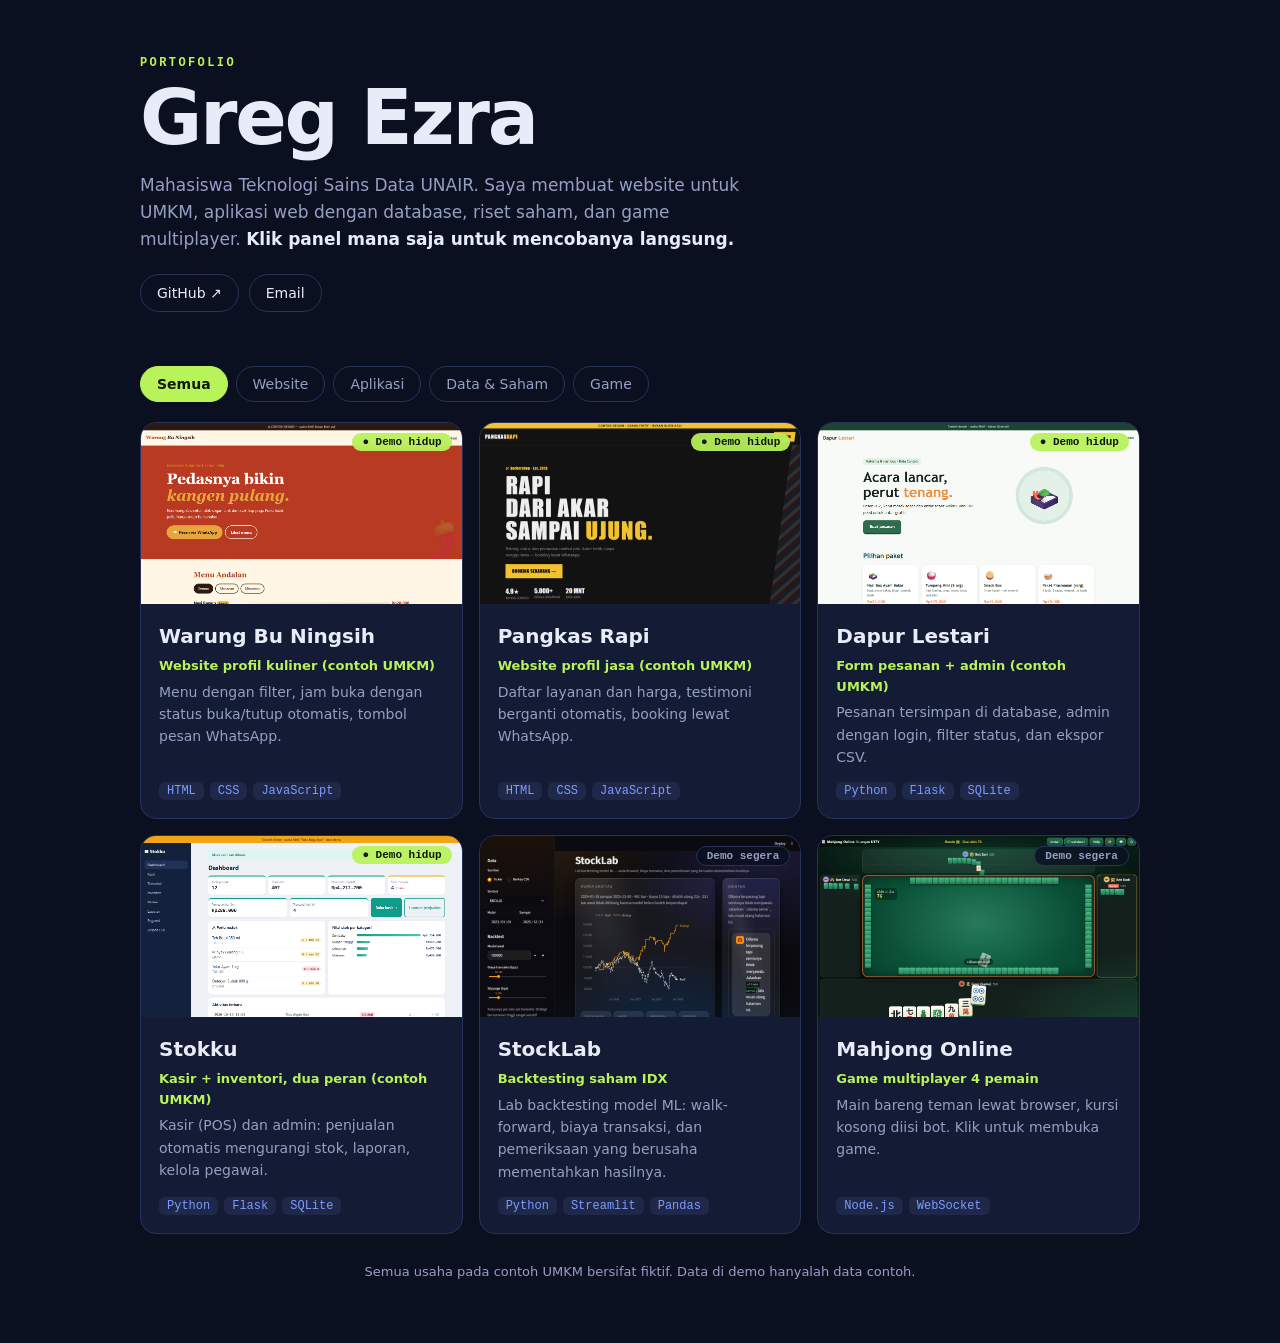
==== site/index.html @ 8417a26a "Satu URL: server.py menggabungkan portofolio, demo statis, dan dua aplikasi Flask Co-Authored-By: Cl" ====
<!doctype html>
<html lang="id">
<head>
<meta charset="utf-8">
<meta name="viewport" content="width=device-width,initial-scale=1">
<title>Greg Ezra — Portofolio</title>
<meta name="description" content="Portofolio Greg Ezra, mahasiswa Teknologi Sains Data UNAIR: website UMKM, aplikasi web, analisis saham, dan game.">
<link rel="stylesheet" href="style.css">
</head>
<body>
<header class="hero">
  <p class="eyebrow">Portofolio</p>
  <h1>Greg Ezra</h1>
  <p class="lead">Mahasiswa Teknologi Sains Data UNAIR. Saya membuat website untuk UMKM, aplikasi web dengan database, riset saham, dan game multiplayer. <b>Klik panel mana saja untuk mencobanya langsung.</b></p>
  <nav class="links">
    <a href="https://github.com/Ezra696969" target="_blank" rel="noopener">GitHub ↗</a>
    <a href="mailto:gregezra69@gmail.com">Email</a>
  </nav>
</header>

<main>
  <div class="filters" id="filters" role="group" aria-label="Filter proyek"></div>
  <section class="grid" id="grid" aria-live="polite"></section>
  <p class="foot-note">Semua usaha pada contoh UMKM bersifat fiktif. Data di demo hanyalah data contoh.</p>
</main>

<!-- penampil proyek -->
<div class="viewer" id="viewer" role="dialog" aria-modal="true" aria-labelledby="vTitle" hidden>
  <div class="vbar">
    <button class="vbtn" id="vClose" aria-label="Tutup (Esc)">← Kembali</button>
    <b id="vTitle"></b>
    <span class="vsp"></span>
    <div class="seg" id="vDev" role="group" aria-label="Ukuran layar">
      <button data-d="desktop" class="on">Desktop</button><button data-d="hp">HP</button>
    </div>
    <button class="vbtn" id="vReload" aria-label="Muat ulang">↻</button>
    <a class="vbtn" id="vOpen" target="_blank" rel="noopener">Buka di tab baru ↗</a>
  </div>
  <p class="vhint" id="vHint" hidden></p>
  <div class="vstage" id="vStage"></div>
</div>

<script src="projects.js"></script>
<script src="app.js"></script>
</body>
</html>
---- site/style.css ----
:root{--bg:#0b1020;--card:#141b34;--card2:#1b2442;--line:#27325a;--ink:#e8ecf8;--mut:#93a0c4;--acc:#b8f35a;--acc2:#7c9cff}
*{box-sizing:border-box;margin:0}
body{background:var(--bg);color:var(--ink);font:16px/1.6 "Segoe UI",system-ui,sans-serif;-webkit-font-smoothing:antialiased}
body.lock{overflow:hidden}
.hero{max-width:1040px;margin:0 auto;padding:56px 20px 24px}
.eyebrow{font:600 12px Consolas,monospace;letter-spacing:.2em;text-transform:uppercase;color:var(--acc)}
h1{font-size:clamp(40px,10vw,76px);line-height:1;margin:10px 0 16px;letter-spacing:-.03em}
.lead{max-width:620px;color:var(--mut);font-size:17px}.lead b{color:var(--ink);font-weight:600}
.links{display:flex;gap:10px;margin-top:20px;flex-wrap:wrap}
.links a{color:var(--ink);text-decoration:none;border:1px solid var(--line);padding:7px 16px;border-radius:99px;font-size:14px}
.links a:hover{border-color:var(--acc);color:var(--acc)}
main{max-width:1040px;margin:0 auto;padding:10px 20px 60px}
.filters{display:flex;gap:8px;flex-wrap:wrap;margin:20px 0}
.filters button{background:none;border:1px solid var(--line);color:var(--mut);padding:6px 16px;border-radius:99px;font:inherit;font-size:14px;cursor:pointer}
.filters .on{background:var(--acc);border-color:var(--acc);color:#10190a;font-weight:600}
.grid{display:grid;gap:16px;grid-template-columns:1fr}
.card{display:flex;flex-direction:column;text-align:left;background:var(--card);border:1px solid var(--line);border-radius:16px;overflow:hidden;cursor:pointer;color:inherit;font:inherit;padding:0;transition:transform .18s,border-color .18s,box-shadow .18s}
.card:hover,.card:focus-visible{transform:translateY(-4px);border-color:var(--acc);box-shadow:0 12px 30px #0008;outline:0}
.thumb{position:relative;aspect-ratio:16/9;background:var(--card2);overflow:hidden}
.thumb img{width:100%;height:100%;object-fit:cover;object-position:top;display:block}
.ph{width:100%;height:100%;display:grid;place-items:center;font-size:56px}
.ph-data{background:linear-gradient(135deg,#17335a,#0e6b5c)}.ph-game{background:linear-gradient(135deg,#3a1d5c,#a1304d)}.ph-web{background:linear-gradient(135deg,#1d2f5c,#3a6bd1)}.ph-app{background:linear-gradient(135deg,#1d4f5c,#6bd1a1)}
.badge{position:absolute;top:10px;right:10px;font:600 11px Consolas,monospace;padding:3px 10px;border-radius:99px;backdrop-filter:blur(6px)}
.badge.live{background:#b8f35aee;color:#10190a}.badge.go{background:#7c9cffee;color:#0b1020}.badge.soon{background:#0b1020cc;color:var(--mut);border:1px solid var(--line)}
.body{padding:16px 18px 18px;display:flex;flex-direction:column;gap:4px;flex:1}
.body h2{font-size:20px}.sub{color:var(--acc);font-size:13px;font-weight:600}
.body p:not(.sub){color:var(--mut);font-size:14px}
.tags{display:flex;gap:6px;flex-wrap:wrap;margin-top:auto;padding-top:10px}
.tags i{font:12px Consolas,monospace;font-style:normal;color:var(--acc2);background:#7c9cff1a;padding:2px 8px;border-radius:6px}
.foot-note,.muted{color:var(--mut);font-size:13px;margin-top:28px;text-align:center}
/* penampil */
.viewer{position:fixed;inset:0;background:var(--bg);z-index:50;display:flex;flex-direction:column}
.viewer[hidden]{display:none}
.vbar{display:flex;align-items:center;gap:10px;padding:10px 14px;border-bottom:1px solid var(--line);background:var(--card);flex-wrap:wrap}
.vbar b{font-size:15px}.vsp{flex:1}
.vbtn{background:none;border:1px solid var(--line);color:var(--ink);padding:6px 14px;border-radius:9px;font:inherit;font-size:13px;cursor:pointer;text-decoration:none;display:inline-block}
.vbtn:hover{border-color:var(--acc);color:var(--acc)}.vbtn[hidden]{display:none}
.seg{display:flex;border:1px solid var(--line);border-radius:9px;overflow:hidden}
.seg button{background:none;border:0;color:var(--mut);padding:6px 12px;font:inherit;font-size:13px;cursor:pointer}
.seg .on{background:var(--acc);color:#10190a;font-weight:600}
.vhint{background:#b8f35a1a;color:var(--acc);font-size:13px;padding:8px 16px;border-bottom:1px solid var(--line)}
.vstage{flex:1;position:relative;display:flex;justify-content:center;background:#05070f;overflow:auto;min-height:0}
.vstage iframe{border:0;background:#fff;width:100%;height:100%;display:block}
.vstage[data-dev=hp] iframe{width:390px;max-width:100%;margin:16px 0;height:calc(100% - 32px);border-radius:22px;box-shadow:0 0 0 8px #1b2442}
.loading{position:absolute;inset:0;display:grid;place-items:center;color:var(--mut);pointer-events:none}
.soon-box{max-width:520px;margin:auto;padding:24px;text-align:center}
.soon-box img{width:100%;border-radius:12px;border:1px solid var(--line);margin-bottom:18px}
.soon-box h3{margin-bottom:6px}.soon-box p{color:var(--mut);margin-bottom:16px}
@media(max-width:640px){.vbar b{order:-1;width:100%}.vstage[data-dev=hp] iframe{width:100%;margin:0;height:100%;border-radius:0;box-shadow:none}.seg{display:none}}
@media(min-width:640px){.grid{grid-template-columns:1fr 1fr}}
@media(min-width:960px){.grid{grid-template-columns:repeat(3,1fr)}}
@media(prefers-reduced-motion:reduce){.card{transition:none}.card:hover{transform:none}}
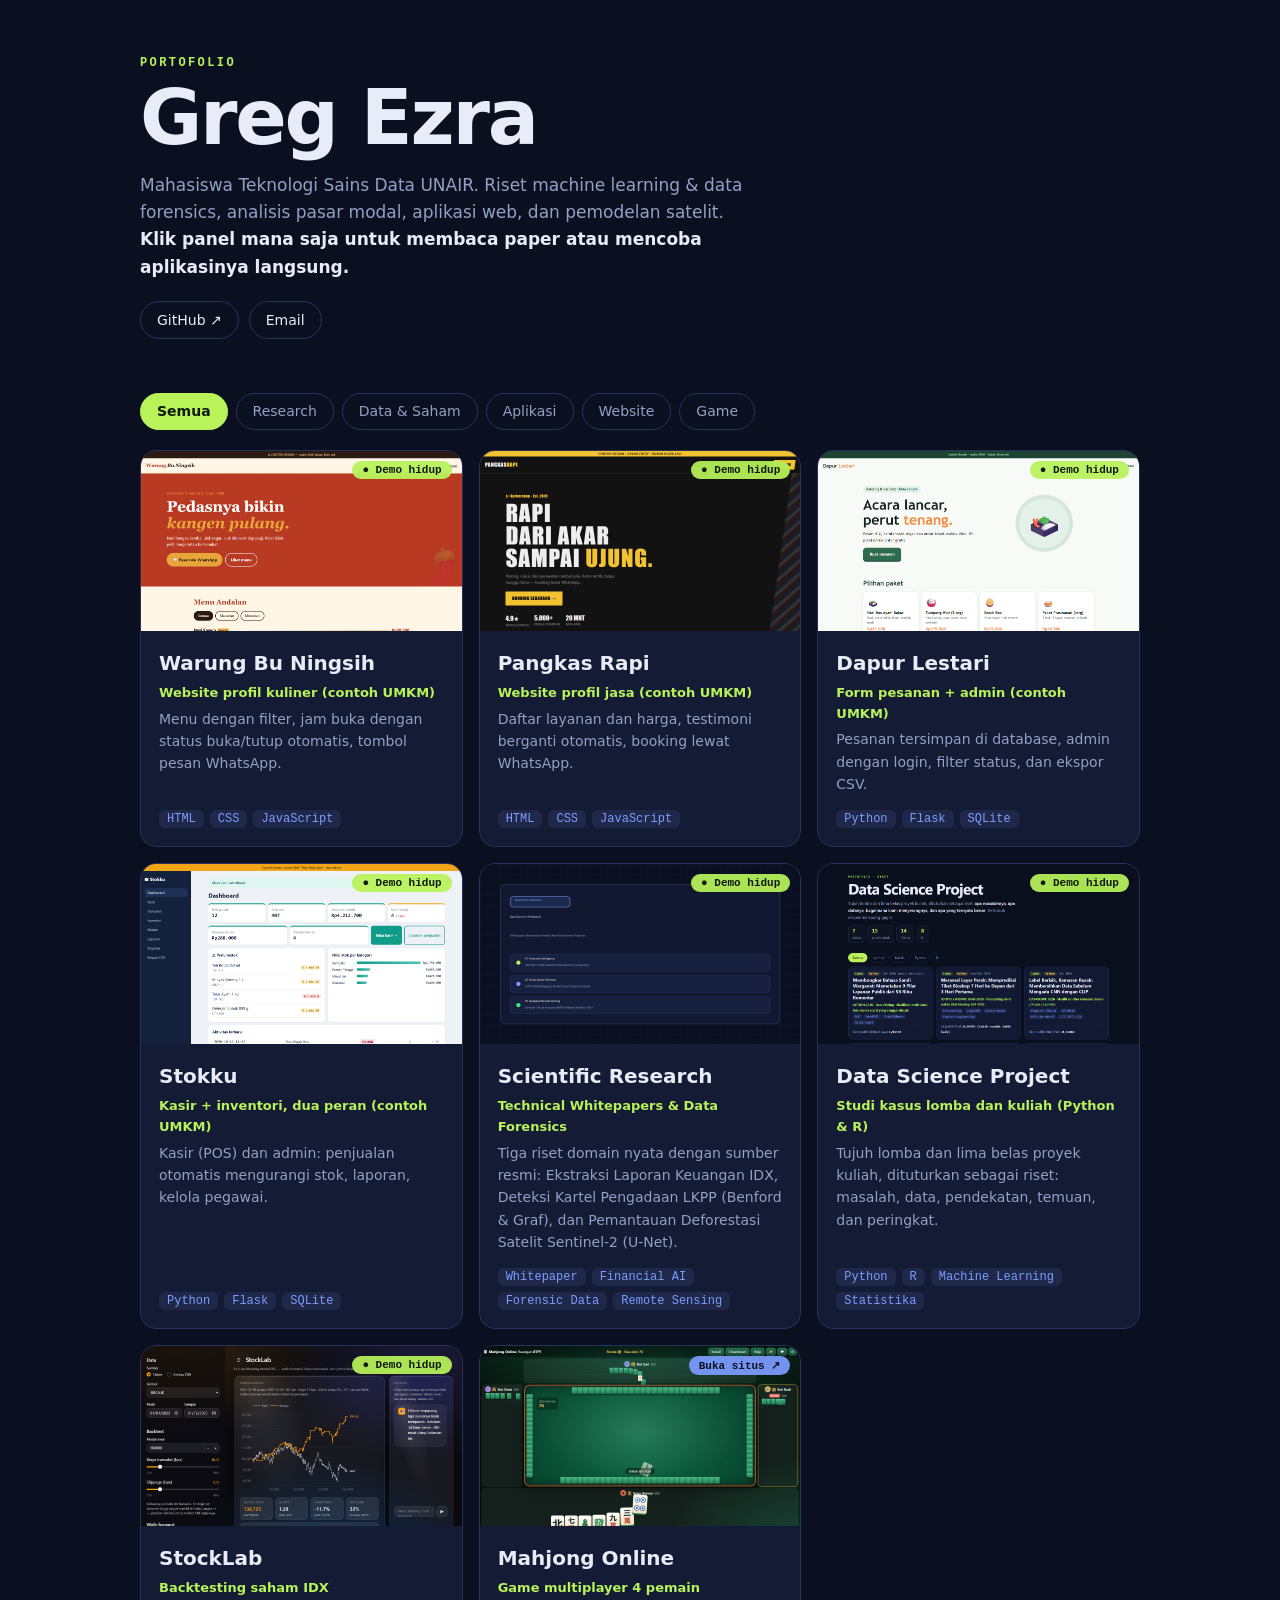
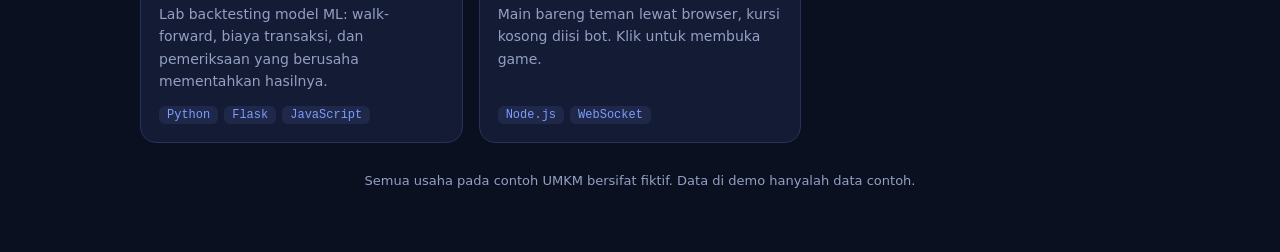
==== commit 6d9bcb98: "feat(research): tambahkan seksi Research & 3 technical whitepapers interaktif" ====
--- a/site/index.html
+++ b/site/index.html
@@ -11,7 +11,7 @@
 <header class="hero">
   <p class="eyebrow">Portofolio</p>
   <h1>Greg Ezra</h1>
-  <p class="lead">Mahasiswa Teknologi Sains Data UNAIR. Saya membuat website untuk UMKM, aplikasi web dengan database, riset saham, dan game multiplayer. <b>Klik panel mana saja untuk mencobanya langsung.</b></p>
+  <p class="lead">Mahasiswa Teknologi Sains Data UNAIR. Riset machine learning & data forensics, analisis pasar modal, aplikasi web, dan pemodelan satelit. <b>Klik panel mana saja untuk membaca paper atau mencoba aplikasinya langsung.</b></p>
   <nav class="links">
     <a href="https://github.com/Ezra696969" target="_blank" rel="noopener">GitHub ↗</a>
     <a href="mailto:gregezra69@gmail.com">Email</a>
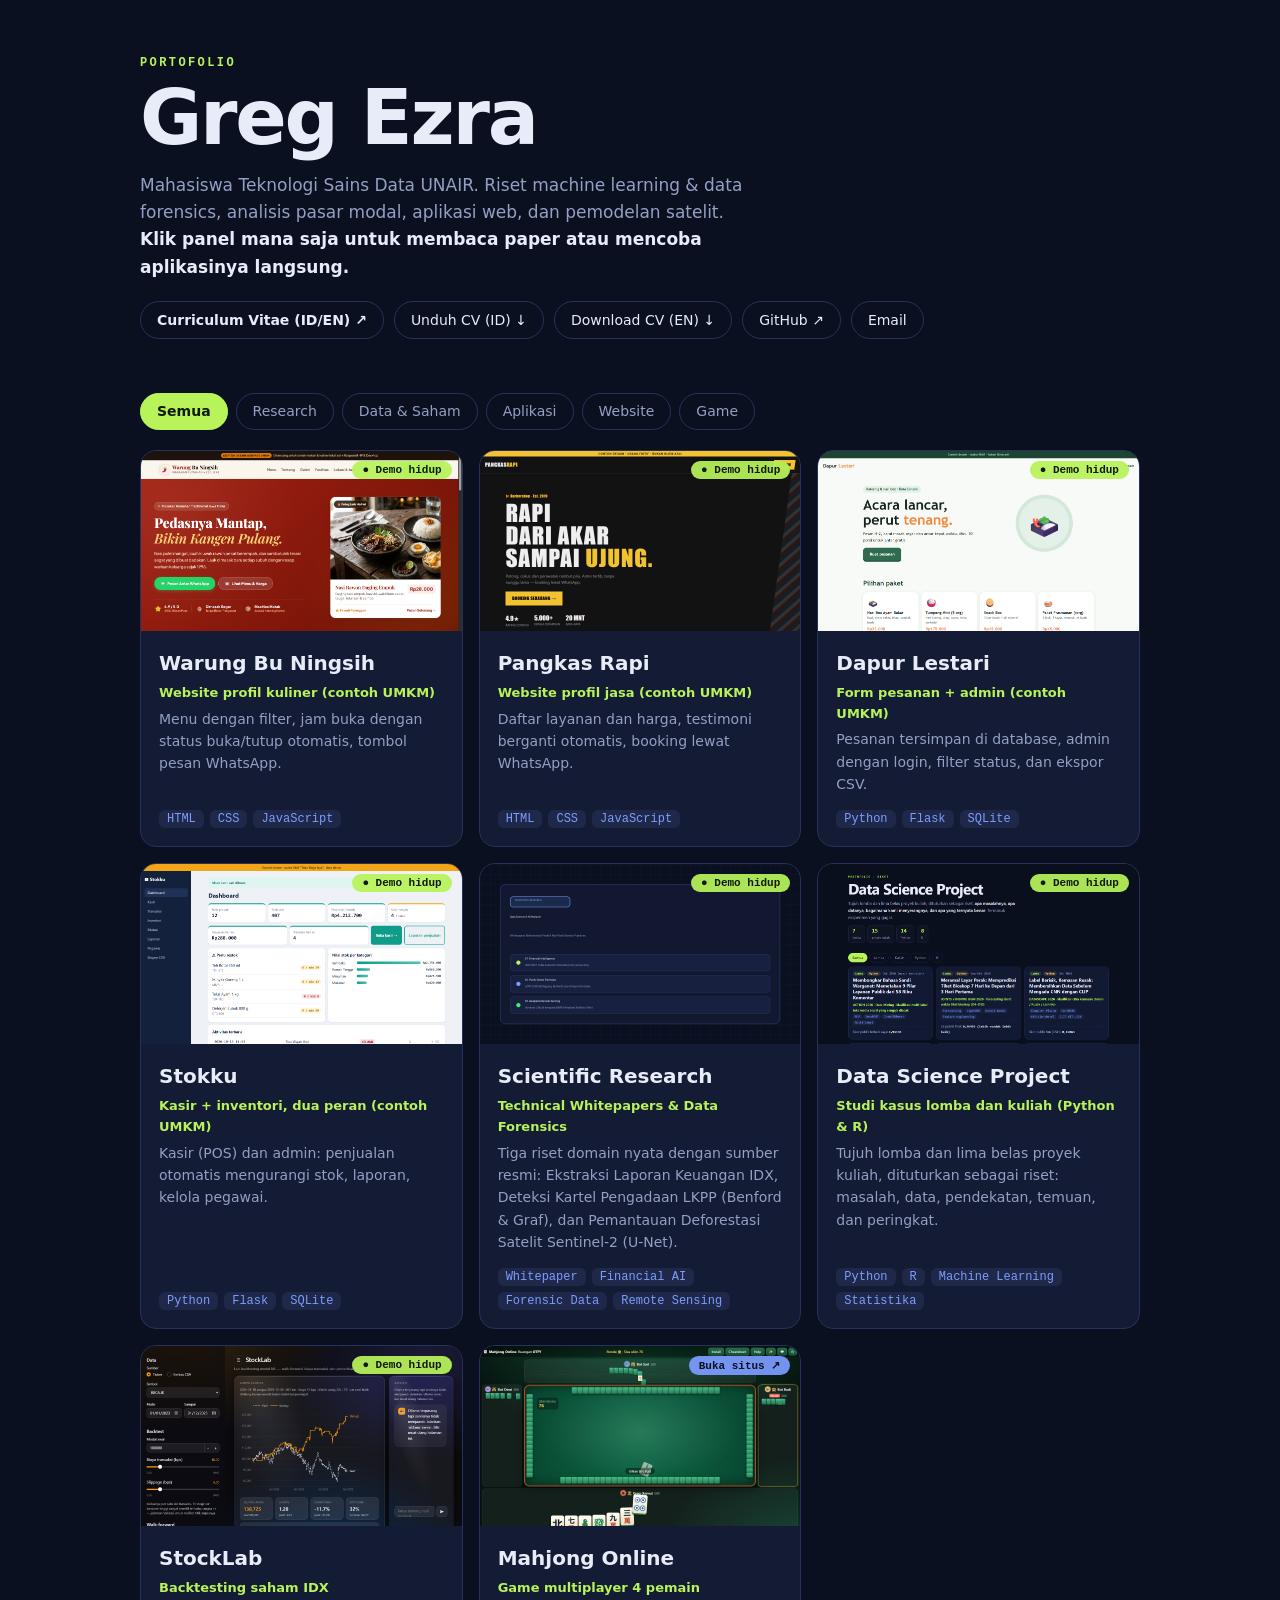
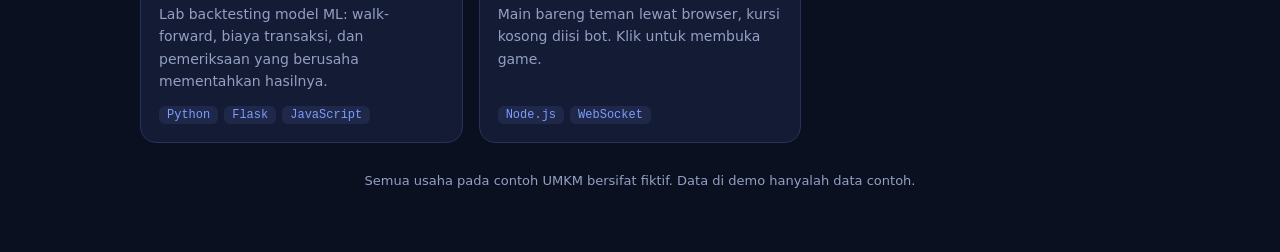
==== commit 717c054f: "Update UI Warung Bu Ningsih: foto makanan asli, jam operasional, dan desain baru" ====
--- a/site/index.html
+++ b/site/index.html
@@ -13,6 +13,9 @@
   <h1>Greg Ezra</h1>
   <p class="lead">Mahasiswa Teknologi Sains Data UNAIR. Riset machine learning & data forensics, analisis pasar modal, aplikasi web, dan pemodelan satelit. <b>Klik panel mana saja untuk membaca paper atau mencoba aplikasinya langsung.</b></p>
   <nav class="links">
+    <a href="cv/index.html" target="_blank" rel="noopener"><b>Curriculum Vitae (ID/EN) ↗</b></a>
+    <a href="cv/CV_Greg_Ezra_ID.pdf" download>Unduh CV (ID) ↓</a>
+    <a href="cv/CV_Greg_Ezra_EN.pdf" download>Download CV (EN) ↓</a>
     <a href="https://github.com/Ezra696969" target="_blank" rel="noopener">GitHub ↗</a>
     <a href="mailto:gregezra69@gmail.com">Email</a>
   </nav>
